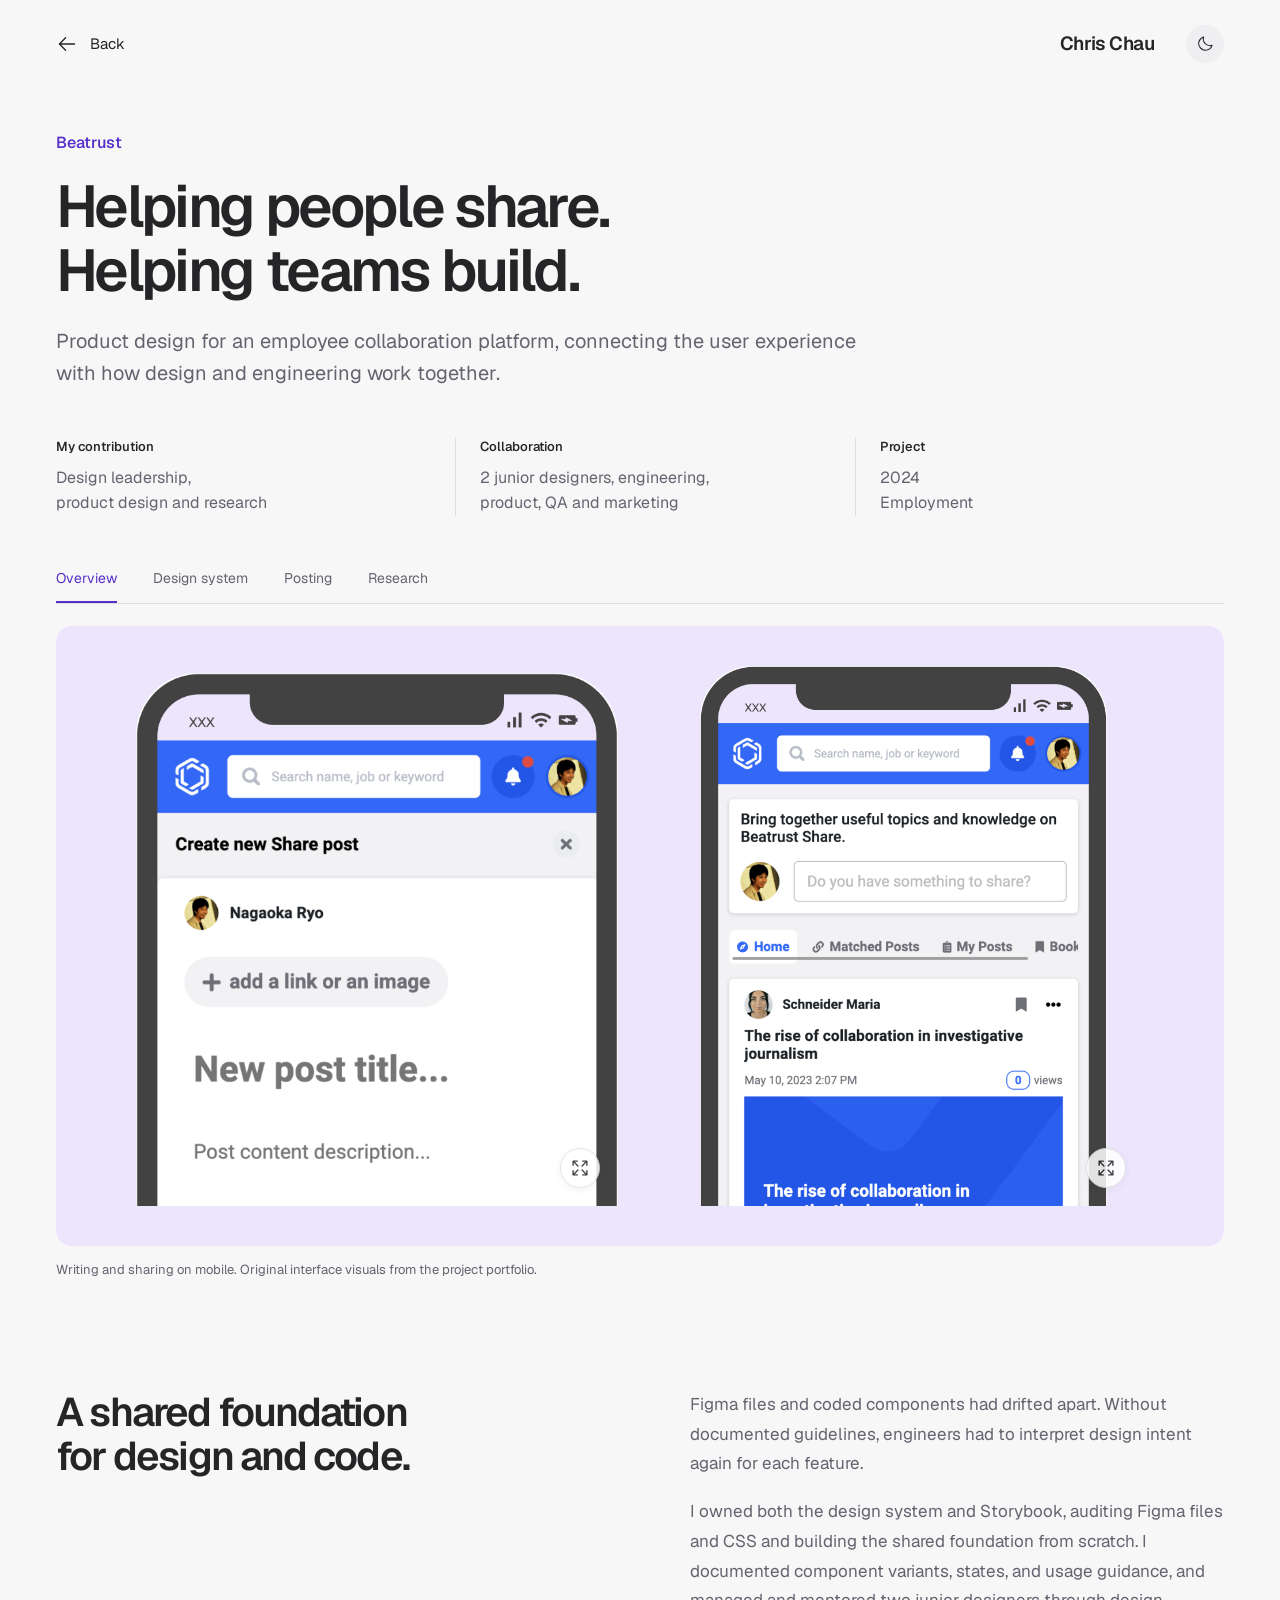
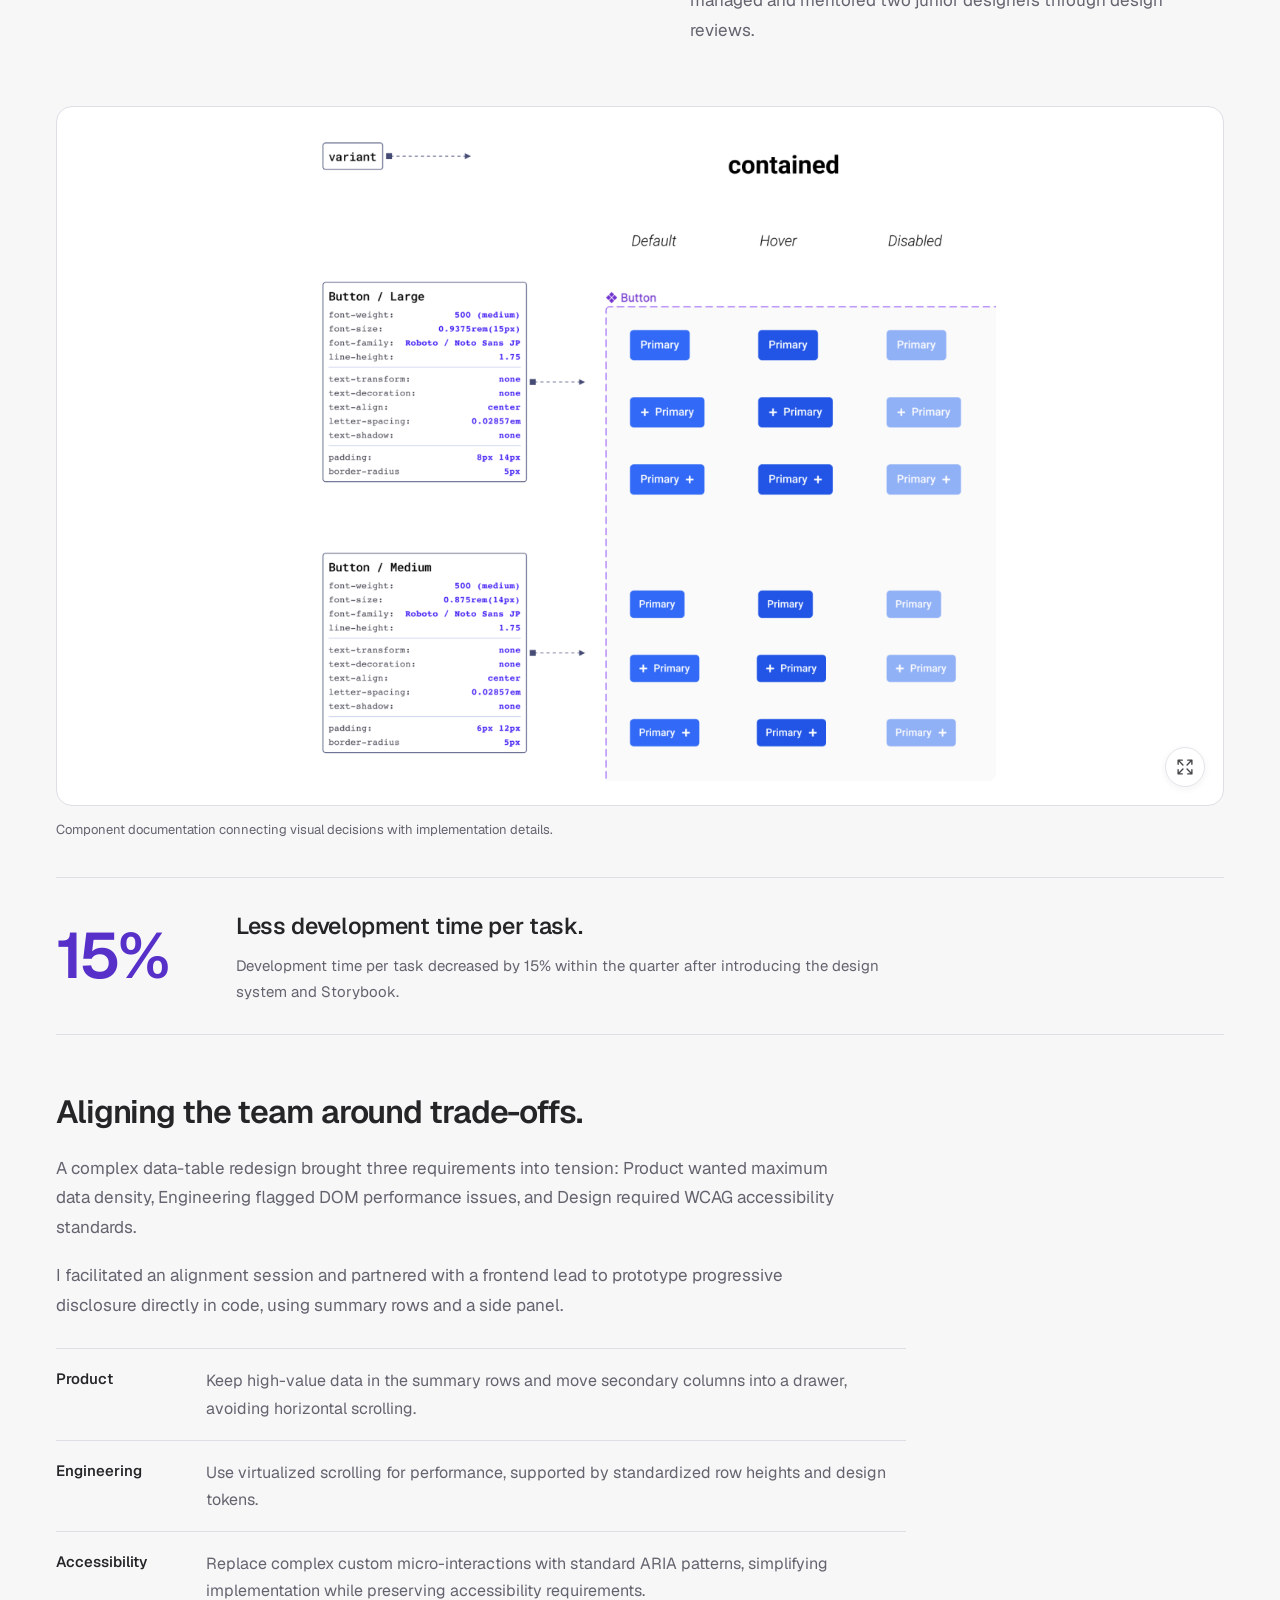
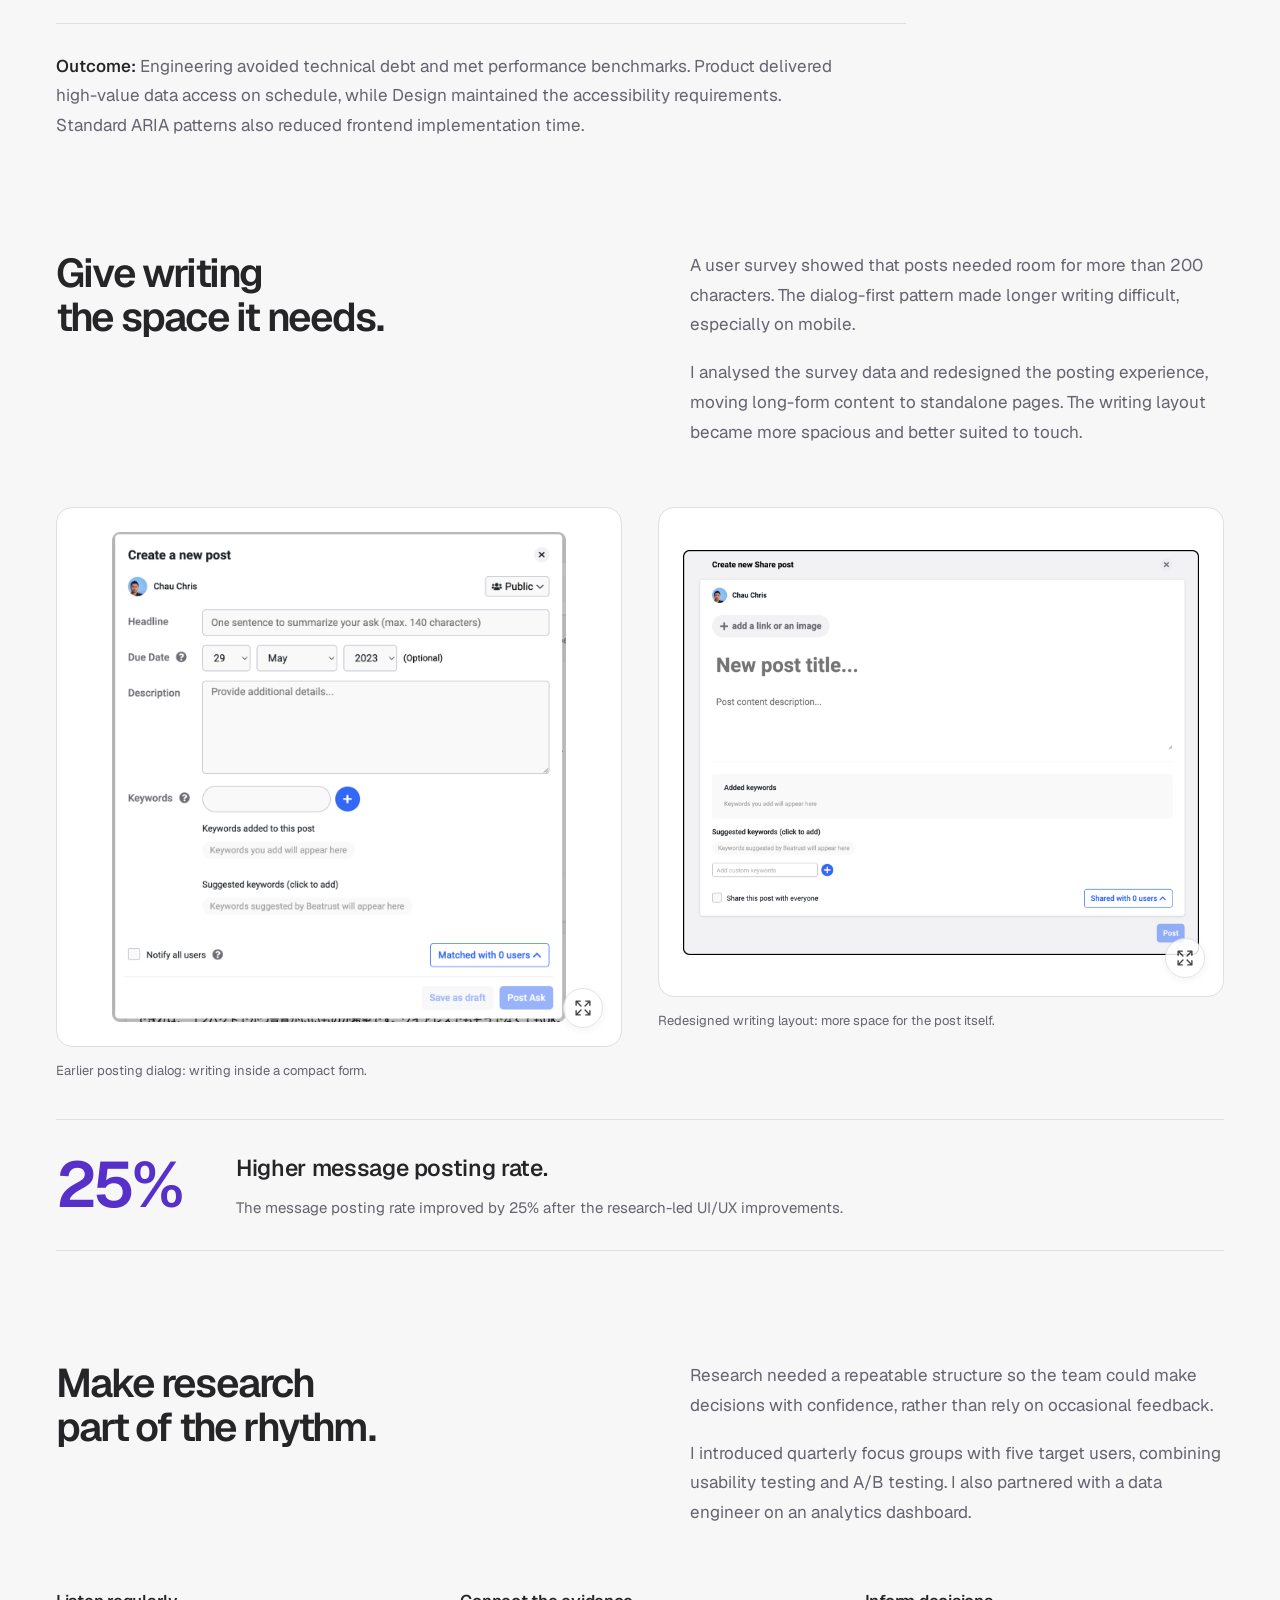
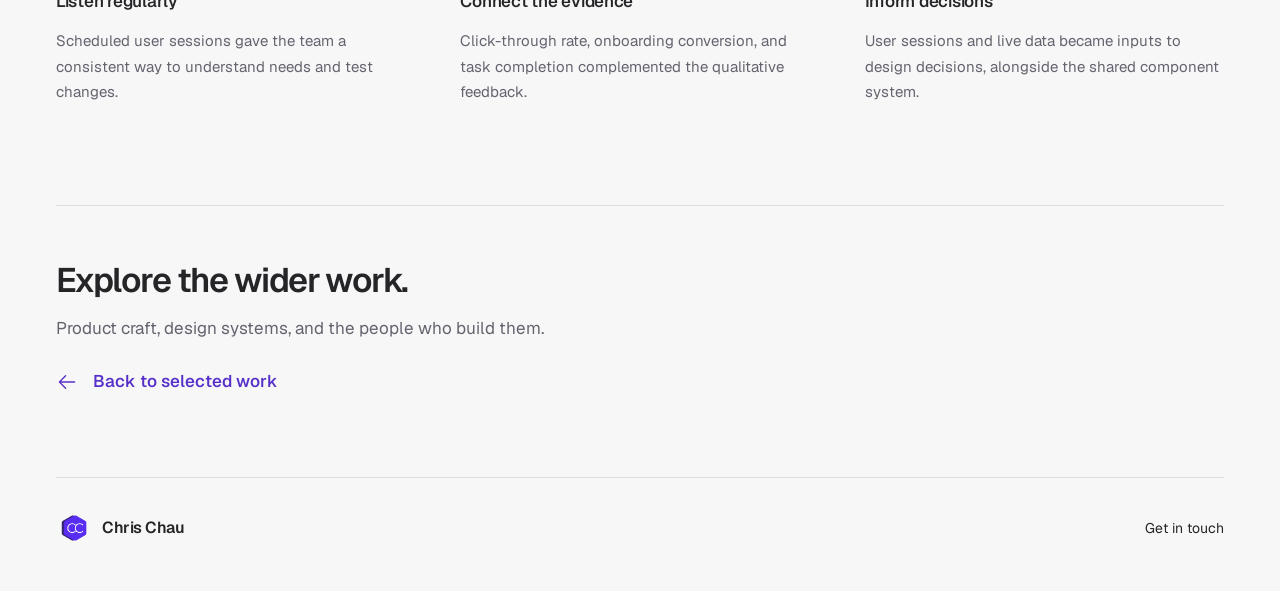
==== beatrust.html @ 0e464c07 "Updated Portfolio" ====
<!doctype html>
<html lang="en" data-page="case">
<head>
  <meta charset="utf-8"><meta name="viewport" content="width=device-width, initial-scale=1">
  <meta name="description" content="Chris Chau's Beatrust product-design case study: a shared design system, a research-led posting redesign, and collaboration across design and engineering.">
  <meta name="color-scheme" content="light dark"><title>Beatrust | Chris Chau</title>
  <link rel="icon" href="assets/profile/chris-mark.png" type="image/png"><link rel="preload" href="assets/fonts/Geist-Variable.woff2" as="font" type="font/woff2" crossorigin><link rel="stylesheet" href="styles.css?v=beatrust-leadership-1"><script src="site.js?v=projects-3" defer></script>
</head>
<body>
  <a class="skip-link" href="#main">Skip to content</a>
  <a class="back-rail" href="index.html#work" aria-label="Back to selected work"><span class="icon icon-arrow-left" aria-hidden="true"></span><span>Back</span></a>
  <header class="case-header shell"><a class="back-link" href="index.html#work"><span class="icon icon-arrow-left" aria-hidden="true"></span>Back</a><div class="header-right"><a class="brand" href="index.html">Chris Chau</a><button class="theme-toggle icon-button" type="button" aria-label="Switch color theme" hidden><span class="icon icon-sun" aria-hidden="true"></span></button></div></header>
  <main id="main">
    <section class="case-hero shell" id="overview" aria-labelledby="case-heading">
      <p class="case-name">Beatrust</p><h1 id="case-heading">Helping people share.<br>Helping teams build.</h1>
      <p class="case-summary">Product design for an employee collaboration platform, connecting the user experience with how design and engineering work together.</p>
      <dl class="case-facts"><div><dt>My contribution</dt><dd>Design leadership,<br> product design and research</dd></div><div><dt>Collaboration</dt><dd>2 junior designers, engineering,<br> product, QA and marketing</dd></div><div><dt>Project</dt><dd>2024<br> Employment</dd></div></dl>
    </section>
    <nav class="chapter-nav shell" aria-label="Case study sections"><a href="#overview" aria-current="location">Overview</a><a href="#design-system">Design system</a><a href="#posting">Posting</a><a href="#research">Research</a></nav>
    <div class="shell"><div class="case-product-pair">
      <figure><button class="image-expander" type="button" data-image="assets/projects/beatrust-mobile-compose.png" data-caption="Beatrust mobile writing layout" aria-label="Expand the Beatrust mobile writing layout"><img src="assets/projects/beatrust-mobile-compose.png" width="707" height="783" fetchpriority="high" alt="Beatrust mobile design with a dedicated writing area, post title, and content"><span class="expand-affordance"><span class="icon icon-arrows-out" aria-hidden="true"></span></span></button></figure>
      <figure><button class="image-expander" type="button" data-image="assets/projects/beatrust-mobile-feed.png" data-caption="Beatrust mobile knowledge-sharing feed" aria-label="Expand the Beatrust mobile feed"><img src="assets/projects/beatrust-mobile-feed.png" width="707" height="938" alt="Beatrust mobile feed with a writing prompt, post filters, and shared knowledge"><span class="expand-affordance"><span class="icon icon-arrows-out" aria-hidden="true"></span></span></button></figure>
    </div><p class="media-caption">Writing and sharing on mobile. Original interface visuals from the project portfolio.</p></div>
    <section class="case-section shell reveal" id="design-system" aria-labelledby="system-heading">
      <div class="case-editorial"><h2 id="system-heading">A shared foundation<br>for design and code.</h2><div><p>Figma files and coded components had drifted apart. Without documented guidelines, engineers had to interpret design intent again for each feature.</p><p>I owned both the design system and Storybook, auditing Figma files and CSS and building the shared foundation from scratch. I documented component variants, states, and usage guidance, and managed and mentored two junior designers through design reviews.</p></div></div>
      <figure class="screen-figure system-figure"><button class="image-expander" type="button" data-image="assets/projects/beatrust-design-system.png" data-caption="Beatrust button specifications and component states" aria-label="Expand the Beatrust design-system specifications"><img src="assets/projects/beatrust-design-system.png" width="964" height="880" loading="lazy" alt="Button specifications showing typography, padding, sizes, icon options, and default, hover, and disabled states"><span class="expand-affordance"><span class="icon icon-arrows-out" aria-hidden="true"></span></span></button><figcaption>Component documentation connecting visual decisions with implementation details.</figcaption></figure>
      <aside class="case-result" aria-label="Design-system outcome"><p class="case-result-value">15%</p><div><h3>Less development time per task.</h3><p>Development time per task decreased by 15% within the quarter after introducing the design system and Storybook.</p></div></aside>
      <article class="alignment-story" id="alignment" aria-labelledby="alignment-heading">
        <h3 id="alignment-heading">Aligning the team around trade-offs.</h3>
        <p>A complex data-table redesign brought three requirements into tension: Product wanted maximum data density, Engineering flagged DOM performance issues, and Design required WCAG accessibility standards.</p>
        <p>I facilitated an alignment session and partnered with a frontend lead to prototype progressive disclosure directly in code, using summary rows and a side panel.</p>
        <dl class="alignment-decisions">
          <div><dt>Product</dt><dd>Keep high-value data in the summary rows and move secondary columns into a drawer, avoiding horizontal scrolling.</dd></div>
          <div><dt>Engineering</dt><dd>Use virtualized scrolling for performance, supported by standardized row heights and design tokens.</dd></div>
          <div><dt>Accessibility</dt><dd>Replace complex custom micro-interactions with standard ARIA patterns, simplifying implementation while preserving accessibility requirements.</dd></div>
        </dl>
        <p class="alignment-impact"><strong>Outcome:</strong> Engineering avoided technical debt and met performance benchmarks. Product delivered high-value data access on schedule, while Design maintained the accessibility requirements. Standard ARIA patterns also reduced frontend implementation time.</p>
      </article>
    </section>
    <section class="case-section shell reveal" id="posting" aria-labelledby="posting-heading">
      <div class="case-editorial"><h2 id="posting-heading">Give writing<br>the space it needs.</h2><div><p>A user survey showed that posts needed room for more than 200 characters. The dialog-first pattern made longer writing difficult, especially on mobile.</p><p>I analysed the survey data and redesigned the posting experience, moving long-form content to standalone pages. The writing layout became more spacious and better suited to touch.</p></div></div>
      <div class="case-comparison">
        <figure class="screen-figure"><button class="image-expander" type="button" data-image="assets/projects/beatrust-posting-before.png" data-caption="Beatrust earlier posting dialog" aria-label="Expand the earlier Beatrust posting dialog"><img src="assets/projects/beatrust-posting-before.png" width="564" height="610" loading="lazy" alt="Earlier Beatrust posting dialog with multiple form fields and a compact description area"><span class="expand-affordance"><span class="icon icon-arrows-out" aria-hidden="true"></span></span></button><figcaption>Earlier posting dialog: writing inside a compact form.</figcaption></figure>
        <figure class="screen-figure"><button class="image-expander" type="button" data-image="assets/projects/beatrust-posting-after.png" data-caption="Beatrust redesigned writing layout" aria-label="Expand the redesigned Beatrust writing layout"><img src="assets/projects/beatrust-posting-after.png" width="800" height="628" loading="lazy" alt="Redesigned Beatrust writing layout with a prominent title, open content area, and supporting controls below"><span class="expand-affordance"><span class="icon icon-arrows-out" aria-hidden="true"></span></span></button><figcaption>Redesigned writing layout: more space for the post itself.</figcaption></figure>
      </div>
      <aside class="case-result" aria-label="Posting redesign outcome"><p class="case-result-value">25%</p><div><h3>Higher message posting rate.</h3><p>The message posting rate improved by 25% after the research-led UI/UX improvements.</p></div></aside>
    </section>
    <section class="case-section shell reveal" id="research" aria-labelledby="research-heading">
      <div class="case-editorial"><h2 id="research-heading">Make research<br>part of the rhythm.</h2><div><p>Research needed a repeatable structure so the team could make decisions with confidence, rather than rely on occasional feedback.</p><p>I introduced quarterly focus groups with five target users, combining usability testing and A/B testing. I also partnered with a data engineer on an analytics dashboard.</p></div></div>
      <div class="process-notes"><div><h3>Listen regularly</h3><p>Scheduled user sessions gave the team a consistent way to understand needs and test changes.</p></div><div><h3>Connect the evidence</h3><p>Click-through rate, onboarding conversion, and task completion complemented the qualitative feedback.</p></div><div><h3>Inform decisions</h3><p>User sessions and live data became inputs to design decisions, alongside the shared component system.</p></div></div>
    </section>
    <section class="case-end shell"><h2>Explore the wider work.</h2><p>Product craft, design systems, and the people who build them.</p><a class="text-link" href="index.html#work"><span class="icon icon-arrow-left" aria-hidden="true"></span>Back to selected work</a></section>
  </main>
  <footer class="site-footer shell"><a class="brand" href="index.html"><img src="assets/profile/chris-mark.png" width="36" height="36" alt=""><span>Chris Chau</span></a><a href="index.html#resume">Get in touch</a></footer>
  <dialog class="image-dialog" aria-labelledby="dialog-caption"><div class="dialog-toolbar"><p id="dialog-caption"></p><button class="dialog-close icon-button" type="button" aria-label="Close expanded image"><span class="icon icon-x" aria-hidden="true"></span></button></div><div class="dialog-image-scroll"><img id="dialog-image" alt=""></div></dialog>
</body>
</html>
---- styles.css ----
@font-face { font-family: Geist; src: url('assets/fonts/Geist-Variable.woff2') format('woff2'); font-style: normal; font-weight: 100 900; font-display: swap; }
/* Layer scale: content 0; chapter navigation 10; back rail 20; dialog top layer. */
:root { color-scheme: light; --bg:#f7f7f8; --ink:#252528; --muted:#64646f; --line:#dedee5; --accent:#5730c9; --stage:#ece5fc; --paper:#fff; --soft:#efeff2; --shadow:0 18px 45px #4c337317; --radius:16px; --ease:cubic-bezier(.22,1,.36,1); }
@media (prefers-color-scheme:dark) { :root:not([data-theme=light]) { color-scheme:dark; --bg:#19191d; --ink:#f1f1f4; --muted:#b0b0bd; --line:#38383f; --accent:#b6a0ff; --stage:#2a243a; --paper:#222227; --soft:#25252c; --shadow:0 18px 45px #0b07172e; } }
:root[data-theme=dark] { color-scheme:dark; --bg:#19191d; --ink:#f1f1f4; --muted:#b0b0bd; --line:#38383f; --accent:#b6a0ff; --stage:#2a243a; --paper:#222227; --soft:#25252c; --shadow:0 18px 45px #0b07172e; }
* { box-sizing:border-box; }
html { scroll-behavior:smooth; scroll-padding-top:95px; }
body { margin:0; background:var(--bg); color:var(--ink); font-family:Geist,'Hiragino Sans',system-ui,sans-serif; font-size:17px; line-height:1.6; -webkit-font-smoothing:antialiased; }
a { color:inherit; text-decoration:none; }
button { font:inherit; color:inherit; cursor:pointer; }
button:active,a:active { transform:translateY(1px); }
a:focus-visible,button:focus-visible { outline:3px solid var(--accent); outline-offset:6px; }
[hidden] { display:none!important; }
img { display:block; max-width:100%; height:auto; }
h1,h2,h3,h4,p { margin:0; }
h1,h2 { font-weight:600; letter-spacing:-.045em; line-height:1.1; }
h1 { font-size:clamp(36px,4.05vw,60px); }
h2 { font-size:clamp(32px,3.6vw,52px); }
h3 { font-size:20px; font-weight:550; letter-spacing:-.015em; }
h4 { font-size:18px; font-weight:550; }
p { color:var(--muted); }
.shell { width:min(1200px,calc(100% - 112px)); margin-inline:auto; }
.sr-only { position:absolute; width:1px; height:1px; padding:0; margin:-1px; overflow:hidden; clip:rect(0,0,0,0); white-space:nowrap; border:0; }
.skip-link { position:fixed; left:16px; top:12px; transform:translateY(-200%); background:var(--paper); padding:12px 18px; z-index:30; }
.skip-link:focus { transform:none; }
.icon { display:inline-block; flex-shrink:0; width:22px; height:22px; background:currentColor; mask:var(--icon) center/contain no-repeat; -webkit-mask:var(--icon) center/contain no-repeat; }
.icon-arrow-right { --icon:url('assets/icons/arrow-right.svg'); }
.icon-arrow-left { --icon:url('assets/icons/arrow-left.svg'); }
.icon-arrow-up-right { --icon:url('assets/icons/arrow-up-right.svg'); }
.icon-arrows-out { --icon:url('assets/icons/arrows-out.svg'); }
.icon-x { --icon:url('assets/icons/x.svg'); }
.icon-sun { --icon:url('assets/icons/sun.svg'); }
.icon-moon { --icon:url('assets/icons/moon.svg'); }
.icon-pen-nib { --icon:url('assets/icons/pen-nib.svg'); }
.icon-code { --icon:url('assets/icons/code.svg'); }
.site-header,.case-header { display:flex; align-items:center; justify-content:space-between; height:96px; }
.brand { display:flex; align-items:center; gap:10px; font-size:19px; font-weight:600; letter-spacing:-.03em; }
.brand img { width:44px; height:44px; object-fit:contain; }
.site-header nav,.header-right { display:flex; align-items:center; gap:32px; }
.site-header nav a { font-size:15px; color:var(--muted); padding-block:12px; }
.site-header nav a:hover { color:var(--accent); }
.icon-button { border:0; background:var(--soft); width:38px; height:38px; border-radius:50%; display:inline-grid; place-items:center; }
.icon-button .icon { width:18px; height:18px; }
.text-link { display:inline-flex; align-items:center; gap:15px; color:var(--accent); font-weight:550; font-size:17px; white-space:nowrap; }
.text-link .icon { transition:transform .25s var(--ease); }
.text-link:hover .icon { transform:translateX(5px); }
.hero { position:relative; display:grid; grid-template-columns:minmax(0,1fr) 310px; gap:56px; align-items:center; min-height:520px; padding-block:24px 70px; }
.hero-copy { position:relative; z-index:1; }
.hero h1 { font-size:clamp(38px,3.9vw,56px); }
.hero-copy p { max-width:550px; margin-top:23px; font-size:18px; line-height:1.65; }
.hero-product { color:var(--accent); }
.hero-team { position:relative; display:inline-block; }
.hero-team::after { content:''; position:absolute; left:0; right:0; bottom:-.08em; height:4px; border-radius:50%; background:var(--accent); transform-origin:left; }
.hero-role { white-space:nowrap; }
.hero-role .icon { color:var(--accent); width:20px; height:20px; vertical-align:-3px; margin-right:6px; }
/* The badge is a code-native physical-card treatment, not an employer credential.
   Badge 20px; inset portrait 12px; standard media/control radii remain unchanged. */
.badge-scene { width:310px; height:425px; display:grid; place-items:center; }
.badge-assembly { position:relative; width:280px; padding-top:65px; transform:rotate(5deg); transform-origin:50% 0; transition:transform .65s var(--ease); }
.badge-assembly:has(.id-badge:hover),.badge-assembly:focus-within { transform:rotate(-2deg) translateY(-4px); }
.badge-ribbon { position:absolute; width:29px; height:50px; left:calc(50% - 14.5px); top:0; border-radius:0 0 4px 4px; background:#5730c9; border-inline:2px solid #ffffff24; box-shadow:inset 0 0 0 1px #2f196328; }
.badge-ribbon::after { content:''; position:absolute; width:19px; height:18px; left:3px; bottom:-10px; border:3px solid #b5b6bf; border-radius:5px; background:var(--bg); }
.badge-clip { position:absolute; width:14px; height:36px; left:calc(50% - 7px); top:44px; z-index:1; border:1px solid #777983; border-radius:4px; background:linear-gradient(90deg,#aaaab2,#eeeeef 40%,#b7b8c0 80%); box-shadow:1px 2px 3px #2925361c; }
.badge-clip::after { content:''; position:absolute; width:22px; height:15px; left:-5px; bottom:-7px; border:3px solid #aaaab2; border-radius:3px 3px 8px 8px; background:transparent; }
.id-badge { display:block; position:relative; padding:25px 13px 15px; border-radius:20px; border:1px solid var(--line); background:var(--paper); box-shadow:0 18px 35px #4c337320,0 3px 8px #4c337309; }
.badge-slot { position:absolute; left:calc(50% - 21px); top:10px; width:42px; height:7px; border-radius:99px; background:var(--bg); box-shadow:inset 0 1px 2px #25252828; }
.badge-photo { height:235px; border-radius:12px; background:var(--stage); display:grid; place-items:center; overflow:hidden; }
.badge-photo .hero-character { width:235px; height:235px; object-fit:contain; }
.badge-info { padding:15px 4px 0; }
.badge-info .badge-name { font-size:24px; font-weight:550; color:var(--ink); letter-spacing:-.035em; line-height:1.25; }
.badge-info .badge-role { font-size:12px; line-height:1.6; margin-top:4px; }
.badge-bottom { display:flex; justify-content:space-between; align-items:center; gap:10px; margin-top:13px; font-size:12px; color:var(--muted); }
.badge-connect { display:inline-flex; align-items:center; gap:5px; color:var(--accent); font-size:13px; font-weight:550; }
.badge-connect .icon { width:16px; height:16px; transition:transform .25s var(--ease); }
.id-badge:hover .badge-connect .icon,.id-badge:focus-visible .badge-connect .icon { transform:translate(2px,-2px); }
.work-section { padding-top:35px; }
.section-label { font-size:12px; font-weight:600; line-height:1.6; text-transform:uppercase; letter-spacing:.12em; color:var(--muted); margin-bottom:18px; }
/* One folder per project. The three-column gallery stays ready for approved projects;
   no duplicate or fictional work is used to fill it. Fan-out reveals breadth. */
.project-gallery { display:grid; grid-template-columns:repeat(3,minmax(0,1fr)); gap:70px; margin-top:78px; }
.project-card { position:relative; min-width:0; --fan:0; }
.project-folder { position:relative; height:325px; isolation:isolate; }
.project-peek { position:absolute; inset:0 0 95px; width:100%; border:0; padding:0; background:transparent; border-radius:var(--radius); }
.project-screens { position:absolute; inset:0; display:block; pointer-events:none; }
.project-screen { position:absolute; width:calc(100% - 18px); left:9px; top:78px; height:185px; object-fit:cover; object-position:top left; border-radius:8px; border:1px solid var(--line); box-shadow:var(--shadow); transition:transform .65s var(--ease); }
.screen-left { transform:translate(-4px,2px) rotate(-6deg); }
.screen-right { transform:translate(5px,-4px) rotate(5deg); }
.screen-front { transform:translateY(7px); }
.project-cover { position:absolute; inset:174px 0 0; display:block; z-index:1; background:var(--bg); border-radius:0 18px 18px 18px; padding:21px 25px; transform-origin:50% 90%; transition:transform .65s var(--ease),box-shadow .35s; }
.project-cover::before { content:''; position:absolute; width:48%; height:24px; left:0; top:-23px; background:inherit; border-radius:24px 28px 0 0; }
.project-cover::after { content:''; position:absolute; width:24px; height:24px; left:48%; top:-24px; background:radial-gradient(circle at 100% 0,transparent 24px,var(--bg) 24.5px); }
.project-kind,.project-stage-label { display:block; font-size:13px; line-height:1.6; }
.project-stage-label { color:var(--muted); }
.project-cover h3 { display:flex; align-items:center; justify-content:space-between; margin-top:29px; font-size:28px; line-height:1.15; font-weight:550; letter-spacing:-.04em; }
.project-cover h3 .icon { width:20px; height:20px; opacity:0; transition:opacity .3s,transform .3s var(--ease); }
.project-card-details { padding:38px 25px 0; opacity:0; visibility:hidden; transform:translateY(8px); transition:opacity .35s,transform .45s var(--ease); }
.project-card-details p { font-size:14px; line-height:1.5; max-width:280px; }
.project-card-details .project-role { margin-top:10px; font-size:13px; }
.project-role strong { color:var(--ink); font-weight:500; margin-left:9px; }
.project-card-details .text-link { font-size:13px; margin-top:16px; gap:10px; }
.project-card-details .icon { width:17px; height:17px; }
.project-card:is([data-expanded=true],:has(:focus-visible)) { --fan:1; }
@media (min-width:768px) and (hover:hover) and (pointer:fine) { .project-card:hover { --fan:1; } }
.screen-left { transform:translate(calc(-4px - var(--fan)*24px),calc(2px - var(--fan)*56px)) rotate(calc(-6deg - var(--fan)*9deg)); }
.screen-right { transform:translate(calc(5px + var(--fan)*23px),calc(-4px - var(--fan)*95px)) rotate(calc(5deg + var(--fan)*5deg)); }
.screen-front { transform:translateY(calc(7px - var(--fan)*50px)) rotate(calc(var(--fan)*-2deg)); }
.project-cover { transform:translateY(calc(var(--fan)*12px)) rotate(calc(var(--fan)*-5deg)); box-shadow:0 calc(var(--fan)*20px) calc(var(--fan)*38px) #4c337317; }
.project-card:is([data-expanded=true],:has(:focus-visible)) .project-card-details { opacity:1; visibility:visible; transform:none; }
.project-card:is([data-expanded=true],:has(:focus-visible)) .project-cover h3 .icon { opacity:1; transform:translate(2px,-2px); }
@media (min-width:768px) and (hover:hover) and (pointer:fine) {
  .project-card:hover .project-card-details { opacity:1; visibility:visible; transform:none; }
  .project-card:hover .project-cover h3 .icon { opacity:1; transform:translate(2px,-2px); }
}
.about-section { display:grid; grid-template-columns:1.05fr 1fr; gap:110px; padding-top:145px; }
.about-copy h2 { margin-bottom:27px; }
.about-copy p:not(.section-label) { margin-bottom:23px; max-width:490px; line-height:1.75; }
.experience { padding-top:0; }
.career-list { list-style:none; padding:0; margin:0; display:grid; gap:26px; }
.career-list li { display:grid; grid-template-columns:115px 1fr; gap:14px; }
.career-year { font-size:12px; color:var(--muted); padding-top:4px; white-space:nowrap; }
.career-list a { color:var(--accent); }
.career-list p { font-size:14px; margin-top:4px; }
.outcome { display:flex; gap:22px; align-items:center; border-top:1px solid var(--line); margin-top:35px; padding-top:25px; }
.outcome-value { font-size:59px; letter-spacing:-.07em; line-height:1.1; font-weight:600; color:var(--accent); }
.outcome p:last-child { font-size:14px; line-height:1.6; }
.outcome strong { font-size:18px; color:var(--ink); font-weight:550; }
.resume-section { display:grid; grid-template-columns:minmax(0,1.35fr) minmax(0,.75fr); gap:110px; padding-top:250px; padding-bottom:100px; }
.resume-section h2 { font-size:40px; margin-bottom:27px; }
.letter-body { max-width:620px; }
.letter-body p { font-size:17px; line-height:1.8; }
.letter-body p+p { margin-top:23px; }
.resume-contact { align-self:start; padding-top:38px; }
.resume-contact h3 { font-size:24px; font-weight:550; letter-spacing:-.025em; margin-bottom:17px; }
.resume-contact>p { font-size:15px; line-height:1.75; max-width:330px; }
.contact-methods { display:grid; margin-top:27px; }
.contact-methods a { display:flex; justify-content:space-between; align-items:center; gap:18px; border-bottom:1px solid var(--line); padding-block:18px; font-size:16px; font-weight:500; }
.contact-methods a:first-child { padding-top:0; }
.contact-methods strong { font-weight:500; }
.contact-detail { display:block; margin-top:4px; font-size:13px; font-weight:400; color:var(--muted); overflow-wrap:anywhere; }
.contact-methods .icon { width:20px; height:20px; transition:transform .25s var(--ease); }
.contact-methods a:hover { color:var(--accent); }
.contact-methods a:hover .icon { transform:translate(3px,-3px); }
.site-footer { display:flex; align-items:center; justify-content:space-between; gap:30px; border-top:1px solid var(--line); padding-block:32px 45px; font-size:14px; }
.site-footer .brand { font-size:16px; }
.site-footer .brand img { width:36px; height:36px; }
.site-footer>div { display:flex; gap:30px; align-items:center; }
.site-footer a:not(.brand) { display:inline-flex; align-items:center; gap:6px; }
.site-footer a:hover { color:var(--accent); }
.site-footer .icon { width:16px; height:16px; }
/* Case-study reading surface. Native links also work without JavaScript. */
.case-header { height:88px; }
.back-link { display:inline-flex; align-items:center; gap:12px; font-size:15px; }
.back-link:hover { color:var(--accent); }
.case-hero { padding-top:42px; padding-bottom:30px; }
.case-name { font-size:16px; font-weight:550; color:var(--accent); margin-bottom:18px; }
.case-hero h1 { font-size:clamp(38px,4.6vw,66px); max-width:960px; }
.case-summary { font-size:20px; margin-top:22px; max-width:840px; }
.case-facts { display:grid; grid-template-columns:1fr 1fr 1fr; gap:30px; margin-block:48px 5px; }
.case-facts>div { border-left:1px solid var(--line); padding-left:24px; }
.case-facts>div:first-child { border:0; padding-left:0; }
.case-facts dt { font-size:13px; font-weight:550; margin-bottom:7px; }
.case-facts dd { margin:0; color:var(--muted); font-size:16px; }
.chapter-nav { position:sticky; top:0; z-index:10; background:var(--bg); display:flex; gap:36px; padding-block:16px 0; margin-bottom:22px; border-bottom:1px solid var(--line); }
.chapter-nav a { font-size:14px; color:var(--muted); padding-bottom:12px; border-bottom:2px solid transparent; white-space:nowrap; }
.chapter-nav a[aria-current=location],.chapter-nav a:hover { color:var(--accent); border-color:var(--accent); }
.case-cover { margin:0; }
.image-expander { position:relative; display:block; border:0; padding:0; background:transparent; text-align:left; width:100%; border-radius:8px; overflow:hidden; line-height:0; }
.case-cover .image-expander { background:var(--stage); padding:36px; border-radius:var(--radius); }
.case-cover img { width:100%; max-height:740px; object-fit:cover; object-position:top; border-radius:7px; box-shadow:var(--shadow); }
.case-product-pair { display:grid; grid-template-columns:1fr 1fr; align-items:end; gap:44px; background:var(--stage); border-radius:var(--radius); padding:40px 80px; }
.case-product-pair figure { margin:0; min-width:0; }
.case-product-pair .image-expander { display:grid; justify-items:center; border-radius:0; }
.case-product-pair img { width:auto; max-height:540px; object-fit:contain; }
.media-caption { font-size:13px; line-height:1.5; margin-top:14px; }
.case-comparison { display:grid; grid-template-columns:1fr 1fr; gap:36px; align-items:start; }
.case-comparison .image-expander { display:grid; place-items:center; min-height:490px; }
.case-comparison img { width:auto; max-height:490px; object-fit:contain; }
.system-figure .image-expander { background:#fff; display:grid; place-items:center; }
.screen-figure.system-figure img { width:auto; max-height:650px; object-fit:contain; }
.case-result { display:grid; grid-template-columns:150px minmax(0,1fr); gap:30px; align-items:center; margin-top:38px; padding-block:30px; border-block:1px solid var(--line); }
.case-result-value { font-size:64px; font-weight:600; line-height:1.1; letter-spacing:-.055em; color:var(--accent); }
.case-result h3 { font-size:23px; margin-bottom:8px; }
.case-result div p { font-size:15px; max-width:660px; line-height:1.7; }
.alignment-story { max-width:850px; margin-top:58px; scroll-margin-top:80px; }
.alignment-story h3 { font-size:32px; font-weight:600; letter-spacing:-.035em; line-height:1.2; margin-bottom:22px; }
.alignment-story>p { font-size:17px; line-height:1.75; max-width:780px; margin-bottom:18px; }
.alignment-decisions { margin:28px 0; border-top:1px solid var(--line); }
.alignment-decisions>div { display:grid; grid-template-columns:125px minmax(0,1fr); gap:25px; padding-block:18px; border-bottom:1px solid var(--line); }
.alignment-decisions dt { font-size:15px; font-weight:550; }
.alignment-decisions dd { margin:0; font-size:16px; line-height:1.7; color:var(--muted); }
.alignment-impact strong { color:var(--ink); font-weight:550; }
.alignment-story>p:last-child { margin-bottom:0; }
figcaption { font-size:13px; color:var(--muted); line-height:1.5; margin-top:14px; }
.expand-affordance { position:absolute; bottom:18px; right:18px; display:grid; place-items:center; width:40px; height:40px; border:1px solid #dedee5; border-radius:50%; background:#fff; color:#252528; box-shadow:0 2px 10px #3331; opacity:.85; transition:opacity .2s,transform .2s; }
.image-expander:hover .expand-affordance { opacity:1; transform:scale(1.06); }
.case-section { padding-top:110px; scroll-margin-top:80px; }
.case-editorial { display:grid; grid-template-columns:1fr 1fr; gap:100px; align-items:start; margin-bottom:42px; }
.case-editorial h2 { font-size:40px; max-width:490px; }
.case-editorial p { font-size:17px; line-height:1.75; margin-bottom:18px; }
.process-notes { display:grid; grid-template-columns:1fr 1fr 1fr; gap:45px; margin-bottom:68px; }
.process-notes h3 { font-size:17px; margin-bottom:13px; }
.process-notes p { font-size:15px; line-height:1.7; }
.image-heading { font-size:32px; font-weight:600; letter-spacing:-.035em; margin-bottom:28px; }
.screen-figure { margin:0; }
.screen-figure .image-expander { border:1px solid var(--line); background:var(--paper); padding:24px; border-radius:var(--radius); }
.screen-figure img { width:100%; border-radius:4px; }
.wireframe-figure img { max-height:660px; object-fit:cover; object-position:top; }
.document-figure img { aspect-ratio:1440/570; object-fit:cover; object-position:top; }
.foundations-layout { display:grid; grid-template-columns:1fr 1fr; gap:64px; align-items:center; }
.logo-stage { display:grid; place-items:center; background:#fff; border-radius:var(--radius); padding:60px 30px; min-height:220px; border:1px solid var(--line); }
.logo-stage img { width:340px; max-width:100%; }
.foundation-copy h3 { margin-bottom:17px; }
.foundation-copy p { font-size:16px; margin-bottom:20px; }
.foundation-copy p:last-child { margin-bottom:0; }
.visual-style-work { border-top:1px solid var(--line); margin-top:72px; padding-top:55px; }
.visual-style-intro { max-width:760px; margin-bottom:32px; }
.visual-style-intro h3 { font-size:32px; font-weight:600; letter-spacing:-.035em; line-height:1.2; margin-bottom:20px; }
.visual-style-intro p { font-size:17px; line-height:1.75; }
.foundation-decisions { display:grid; grid-template-columns:repeat(3,minmax(0,1fr)); gap:32px; margin:0 0 35px; }
.foundation-decisions dt { font-size:13px; font-weight:550; margin-bottom:7px; }
.foundation-decisions dd { margin:0; font-size:15px; line-height:1.6; color:var(--muted); }
.typography-figure .image-expander { background:#fff; }
.palette-heading { margin-top:46px; margin-bottom:25px; }
.palette-heading h4 { font-size:22px; letter-spacing:-.02em; margin-bottom:10px; }
.palette-heading p { font-size:15px; }
.palette-directions { display:grid; grid-template-columns:repeat(3,minmax(0,1fr)); gap:35px; }
.palette-direction { min-width:0; }
.palette-swatches { display:flex; height:65px; overflow:hidden; border-radius:8px; border:1px solid var(--line); margin-bottom:18px; }
.palette-swatches span { flex:1; background:var(--swatch); }
.palette-direction h5 { margin:0 0 9px; font-size:16px; line-height:1.4; font-weight:550; letter-spacing:-.015em; }
.palette-direction>p { font-size:14px; line-height:1.65; }
.palette-values { display:grid; gap:7px; margin:18px 0 0; }
.palette-values>div { display:flex; justify-content:space-between; gap:12px; font-size:12px; }
.palette-values dt { color:var(--muted); }
.palette-values dd { margin:0; font-variant-numeric:tabular-nums; }
.quiet { font-size:14px!important; }
.case-end { margin-top:100px; padding-block:56px 76px; border-top:1px solid var(--line); }
.case-end h2 { font-size:34px; margin-bottom:16px; }
.case-end p { margin-bottom:26px; font-size:17px; }
.back-rail { position:fixed; inset:0 auto 0 0; width:38px; z-index:20; display:flex; align-items:center; justify-content:center; flex-direction:column; gap:10px; color:var(--accent); background:transparent; transition:background .25s; cursor:w-resize; }
.back-rail .icon { width:19px; height:19px; opacity:0; transform:translateX(8px); transition:opacity .25s,transform .25s; }
.back-rail>span:last-child { font-size:10px; opacity:0; }
.back-rail:hover,.back-rail:focus-visible { background:var(--stage); }
.back-rail:hover .icon,.back-rail:hover>span:last-child,.back-rail:focus-visible .icon,.back-rail:focus-visible>span:last-child { opacity:1; transform:none; }
.image-dialog { width:min(96vw,1540px); max-width:none; height:min(94dvh,1300px); max-height:94dvh; border:1px solid var(--line); padding:0; border-radius:var(--radius); background:var(--bg); color:var(--ink); }
.image-dialog::backdrop { background:#16141de0; backdrop-filter:blur(5px); }
.dialog-toolbar { display:flex; align-items:center; justify-content:space-between; gap:18px; padding:16px 24px; border-bottom:1px solid var(--line); height:74px; }
.dialog-toolbar p { font-size:15px; }
.dialog-image-scroll { height:calc(100% - 74px); overflow:auto; padding:24px; }
.dialog-image-scroll img { width:100%; height:auto; border-radius:6px; }
.image-dialog[open] { display:flex; flex-direction:column; }
@media (min-width:768px) and (prefers-reduced-motion:no-preference) {
  .hero-copy { animation:enter .8s var(--ease) both; }
  .badge-assembly { animation:badge-arrive 1.15s var(--ease) backwards; }
  .hero-team::after { animation:underline-reveal .7s .4s var(--ease) both; }
  .js .reveal { opacity:0; transform:translateY(22px); transition:opacity .75s var(--ease),transform .75s var(--ease); }
  .js .reveal.is-visible { opacity:1; transform:none; }
}
@keyframes enter { from { opacity:0; transform:translateY(18px); } to { opacity:1; transform:none; } }
@keyframes badge-arrive { 0% { opacity:0; transform:translateY(-15px) rotate(-8deg); } 65% { opacity:1; transform:rotate(7deg); } 100% { opacity:1; transform:rotate(5deg); } }
@keyframes underline-reveal { from { transform:scaleX(0); } to { transform:scaleX(1); } }
@view-transition { navigation:auto; }
::view-transition-old(root) { animation:leave .5s var(--ease) both; }
::view-transition-new(root) { animation:slide-in .5s var(--ease) both; }
html[data-page=home]::view-transition-new(root) { animation:return-home .5s var(--ease) both; }
@keyframes leave { to { opacity:0; transform:translateX(-4%); } }
@keyframes slide-in { from { transform:translateX(100%); } to { transform:none; } }
@keyframes return-home { from { opacity:0; transform:translateX(-4%); } to { opacity:1; transform:none; } }
@media (max-width:1100px) {
  .resume-section { gap:60px; }
  .shell { width:calc(100% - 80px); } .hero { grid-template-columns:minmax(0,1fr) 250px; gap:30px; min-height:475px; } .hero h1 { font-size:clamp(30px,3.8vw,42px); } .hero-copy p { font-size:17px; } .badge-scene { width:250px; height:390px; } .badge-assembly { width:240px; padding-top:60px; } .badge-photo { height:200px; } .badge-photo .hero-character { width:200px; height:200px; } .badge-info .badge-name { font-size:22px; } .badge-info .badge-role { font-size:11px; } .badge-bottom { font-size:11px; } .about-section,.case-editorial { gap:60px; } .back-rail { width:26px; } .case-editorial h2 { font-size:34px; } .project-gallery { grid-template-columns:repeat(2,minmax(0,1fr)); gap:60px; } .project-card { max-width:350px; }
}
@media (max-width:767px) {
  .alignment-story { margin-top:40px; } .alignment-story h3 { font-size:27px; margin-bottom:20px; } .alignment-story>p { font-size:16px; } .alignment-decisions { margin-block:24px; } .alignment-decisions>div { grid-template-columns:1fr; gap:7px; padding-block:17px; } .alignment-decisions dd { font-size:15px; }
  .visual-style-work { margin-top:45px; padding-top:38px; } .visual-style-intro h3 { font-size:27px; } .visual-style-intro p { font-size:16px; } .foundation-decisions { grid-template-columns:1fr; gap:19px; margin-bottom:26px; } .foundation-decisions dd { font-size:14px; } .palette-heading { margin-top:35px; } .palette-heading h4 { font-size:20px; } .palette-directions { grid-template-columns:1fr; gap:32px; } .palette-swatches { height:54px; }
  body { font-size:16px; } .shell { width:calc(100% - 40px); } .site-header,.case-header { height:80px; } .brand { font-size:17px; gap:6px; } .brand img { width:34px; height:34px; } .site-header nav { gap:18px; } .site-header nav a { font-size:13px; } .site-header nav .theme-toggle { display:none!important; }
  .hero { display:flex; flex-direction:column; align-items:stretch; min-height:0; padding-block:24px 42px; gap:20px; } .hero h1 { font-size:clamp(29px,5.25vw,40px); line-height:1.15; } .hero-copy p { margin-top:20px; font-size:16px; max-width:430px; } .hero-role .icon { width:17px; height:17px; vertical-align:-2px; margin-right:4px; } .hero-team::after { height:3px; } .badge-scene { align-self:center; width:250px; height:355px; } .badge-assembly { width:230px; padding-top:50px; transform:rotate(4deg); } .badge-ribbon { height:36px; } .badge-clip { top:30px; height:35px; } .badge-photo { height:180px; } .badge-photo .hero-character { width:180px; height:180px; } .badge-info .badge-name { font-size:21px; } .badge-info .badge-role { font-size:11px; } .badge-bottom { margin-top:10px; } .badge-connect { font-size:12px; }
  .work-section { padding-top:12px; } .section-label { font-size:11px; margin-bottom:14px; } .project-gallery { grid-template-columns:1fr; gap:45px; margin-top:30px; } .project-card { width:100%; max-width:350px; margin-inline:auto; } .project-folder { height:315px; } .project-screen { width:calc(100% - 34px); left:17px; height:175px; top:74px; } .project-cover { inset:164px 9px 0; padding-inline:23px; } .project-card-details { opacity:1; visibility:visible; transform:none; padding:20px 32px 0; } .project-cover h3 .icon { opacity:1; } .project-peek::after { content:'Tap to preview'; position:absolute; left:26px; top:18px; color:var(--muted); font-size:12px; } .project-card[data-expanded=true] .project-peek::after { content:'Tap to close'; }
  .project-card .screen-left { transform:translate(calc(-4px - var(--fan)*12px),calc(2px - var(--fan)*30px)) rotate(calc(-6deg - var(--fan)*5deg)); } .project-card .screen-right { transform:translate(calc(5px + var(--fan)*12px),calc(-4px - var(--fan)*43px)) rotate(calc(5deg + var(--fan)*3deg)); } .project-card .screen-front { transform:translateY(calc(7px - var(--fan)*24px)) rotate(calc(var(--fan)*-2deg)); } .project-card[data-expanded=true] .project-peek::after { opacity:0; } .project-card-details { padding-top:35px; }
  .about-section { grid-template-columns:1fr; gap:48px; padding-top:80px; } .about-copy h2 { font-size:36px; } .about-copy p:not(.section-label) { font-size:16px; } .career-list { gap:22px; } .career-list li { grid-template-columns:100px 1fr; gap:12px; } .career-year { font-size:11px; } .career-list h4 { font-size:16px; } .career-list p { font-size:13px; } .outcome { margin-top:30px; } .outcome-value { font-size:54px; }
  .resume-section { grid-template-columns:1fr; gap:42px; padding-block:75px 65px; } .resume-section h2 { font-size:32px; margin-bottom:23px; } .letter-body p { font-size:16px; line-height:1.75; } .letter-body p+p { margin-top:20px; } .resume-contact { padding-top:0; } .resume-contact h3 { font-size:22px; } .resume-contact>p { max-width:430px; } .contact-methods { margin-top:22px; } .site-footer { flex-direction:column; align-items:flex-start; gap:24px; padding-block:30px; } .site-footer>div { gap:20px; flex-wrap:wrap; } .site-footer a:not(.brand) { font-size:13px; }
  .header-right { gap:17px; } .case-header .brand { font-size:15px; } .case-header .icon-button { width:32px; height:32px; } .back-link { font-size:13px; gap:8px; } .case-hero { padding-top:25px; padding-bottom:14px; } .case-name { font-size:14px; margin-bottom:14px; } .case-hero h1 { font-size:clamp(32px,7.4vw,48px); line-height:1.13; } .case-summary { font-size:17px; margin-top:19px; } .case-facts { grid-template-columns:1fr; gap:19px; margin-top:30px; } .case-facts>div { border:0; padding:0; } .case-facts dt { font-size:12px; margin-bottom:3px; } .case-facts dd { font-size:14px; } .case-facts dd br { display:none; }
  .chapter-nav { gap:25px; overflow-x:auto; padding-top:12px; margin-bottom:20px; scrollbar-width:none; } .chapter-nav::-webkit-scrollbar { display:none; } .chapter-nav a { font-size:12px; padding-bottom:12px; } .case-cover .image-expander { padding:12px; border-radius:12px; } .case-cover img { max-height:none; aspect-ratio:1440/1050; object-fit:cover; object-position:top; box-shadow:none; } figcaption { font-size:12px; margin-top:12px; } .expand-affordance { width:30px; height:30px; right:10px; bottom:10px; } .expand-affordance .icon { width:16px; height:16px; }
  .case-section { padding-top:72px; } .case-editorial { grid-template-columns:1fr; gap:22px; margin-bottom:26px; } .case-editorial h2 { font-size:31px; } .case-editorial p { font-size:16px; line-height:1.75; } .process-notes { grid-template-columns:1fr; gap:24px; margin-bottom:42px; } .process-notes h3 { font-size:16px; margin-bottom:7px; } .process-notes p { font-size:15px; } .image-heading { font-size:27px; margin-bottom:23px; } .screen-figure .image-expander { padding:10px; border-radius:12px; } .wireframe-figure img { max-height:none; object-fit:contain; } .document-figure img { aspect-ratio:1440/750; }
  .foundations-layout { grid-template-columns:1fr; gap:30px; } .logo-stage { padding:35px 25px; min-height:160px; } .logo-stage img { width:260px; } .foundation-copy p { font-size:15px; } .case-end { margin-top:70px; padding-block:36px 58px; } .case-end h2 { font-size:28px; } .case-end p { font-size:15px; } .back-rail { display:none; } .image-dialog { width:96vw; height:90dvh; border-radius:12px; } .dialog-toolbar { padding:12px; height:65px; } .dialog-toolbar p { font-size:13px; } .dialog-image-scroll { padding:10px; height:calc(100% - 65px); } .dialog-image-scroll img { max-width:none; width:max(100%,900px); }
  .case-product-pair { padding:22px 16px; gap:18px; } .case-product-pair img { max-height:310px; } .case-product-pair .expand-affordance { width:30px; height:30px; right:3px; bottom:8px; } .case-product-pair .expand-affordance .icon { width:16px; height:16px; }
  .case-comparison { grid-template-columns:1fr; gap:28px; } .case-comparison .image-expander { min-height:0; } .case-comparison img { width:100%; max-height:none; } .case-result { grid-template-columns:1fr; gap:14px; margin-top:28px; padding-block:24px; } .case-result-value { font-size:52px; } .case-result h3 { font-size:21px; } .case-result div p { font-size:14px; }
}
@media (prefers-reduced-motion:reduce) { html { scroll-behavior:auto; } *,*::before,*::after { animation:none!important; transition:none!important; } .js .reveal { opacity:1; transform:none; } ::view-transition-old(root),::view-transition-new(root) { animation:none!important; } .badge-assembly,.badge-assembly:has(.id-badge:hover),.badge-assembly:focus-within { transform:none; } }
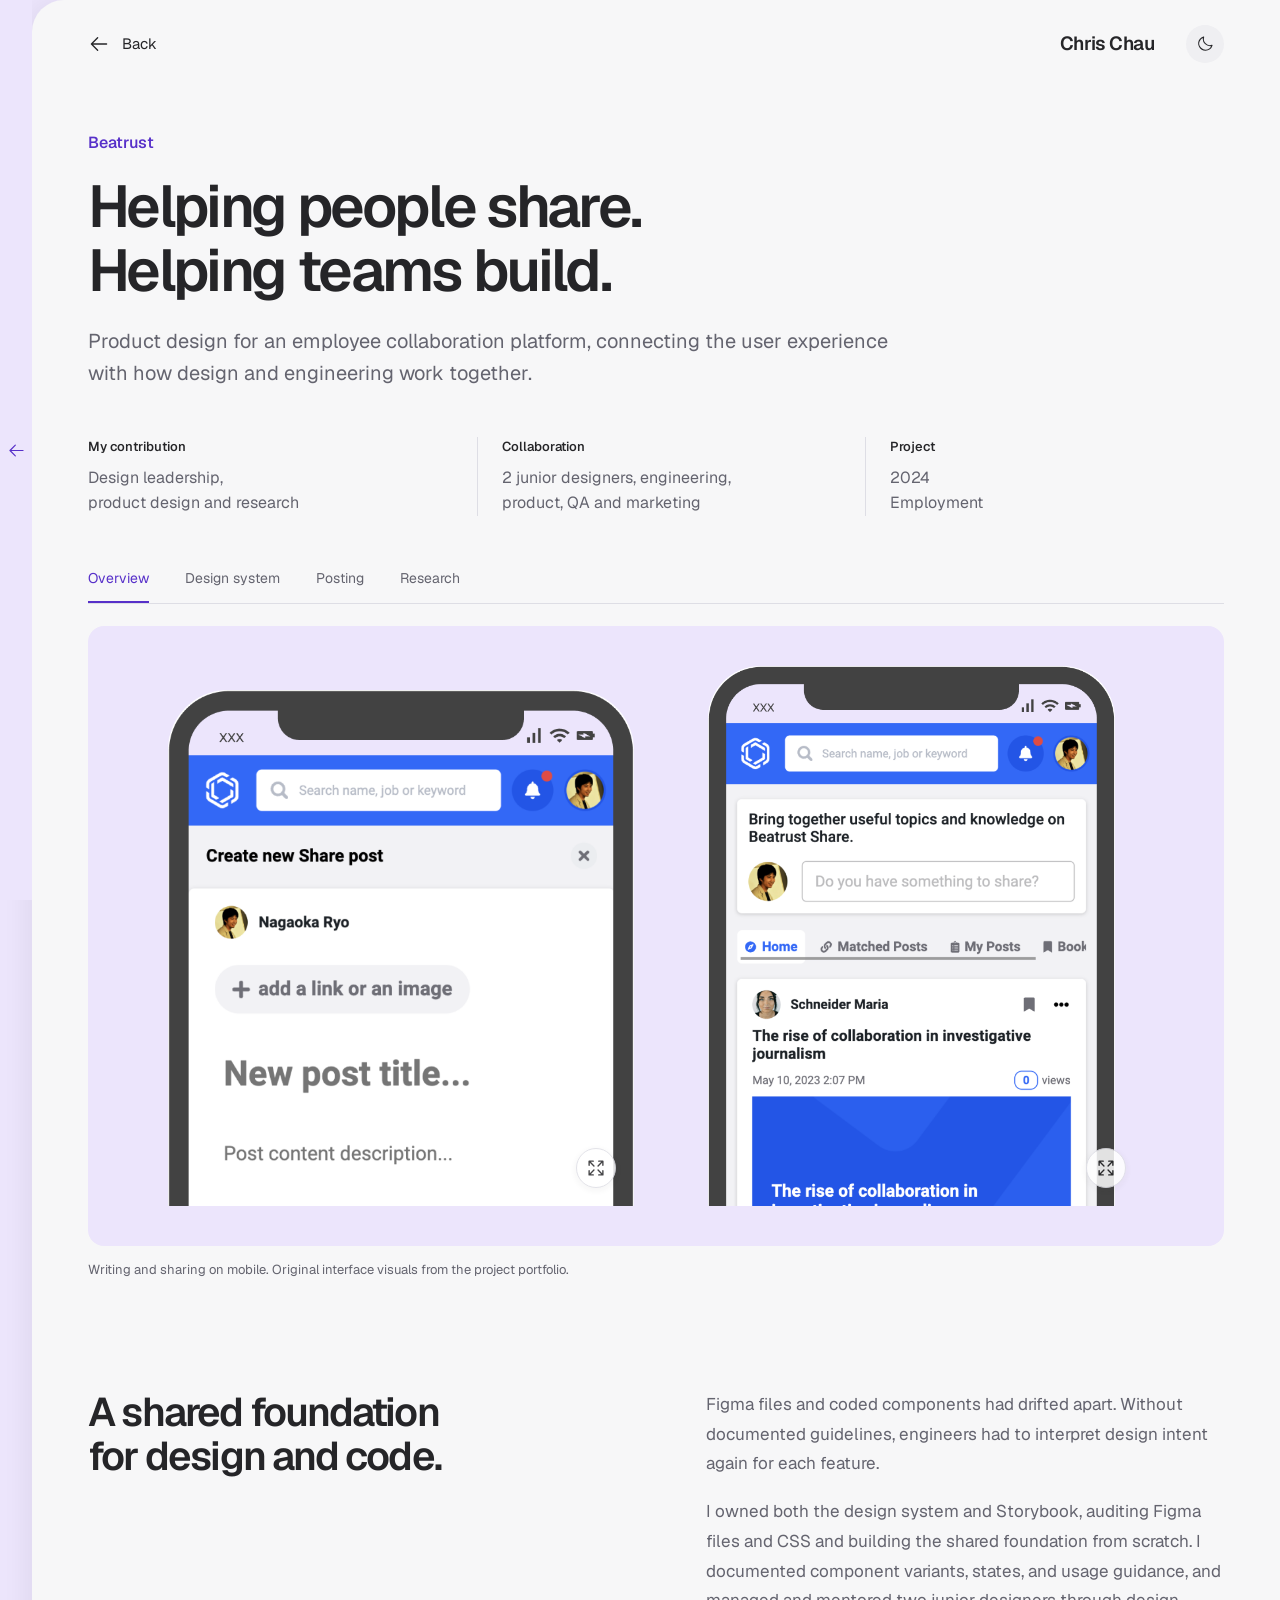
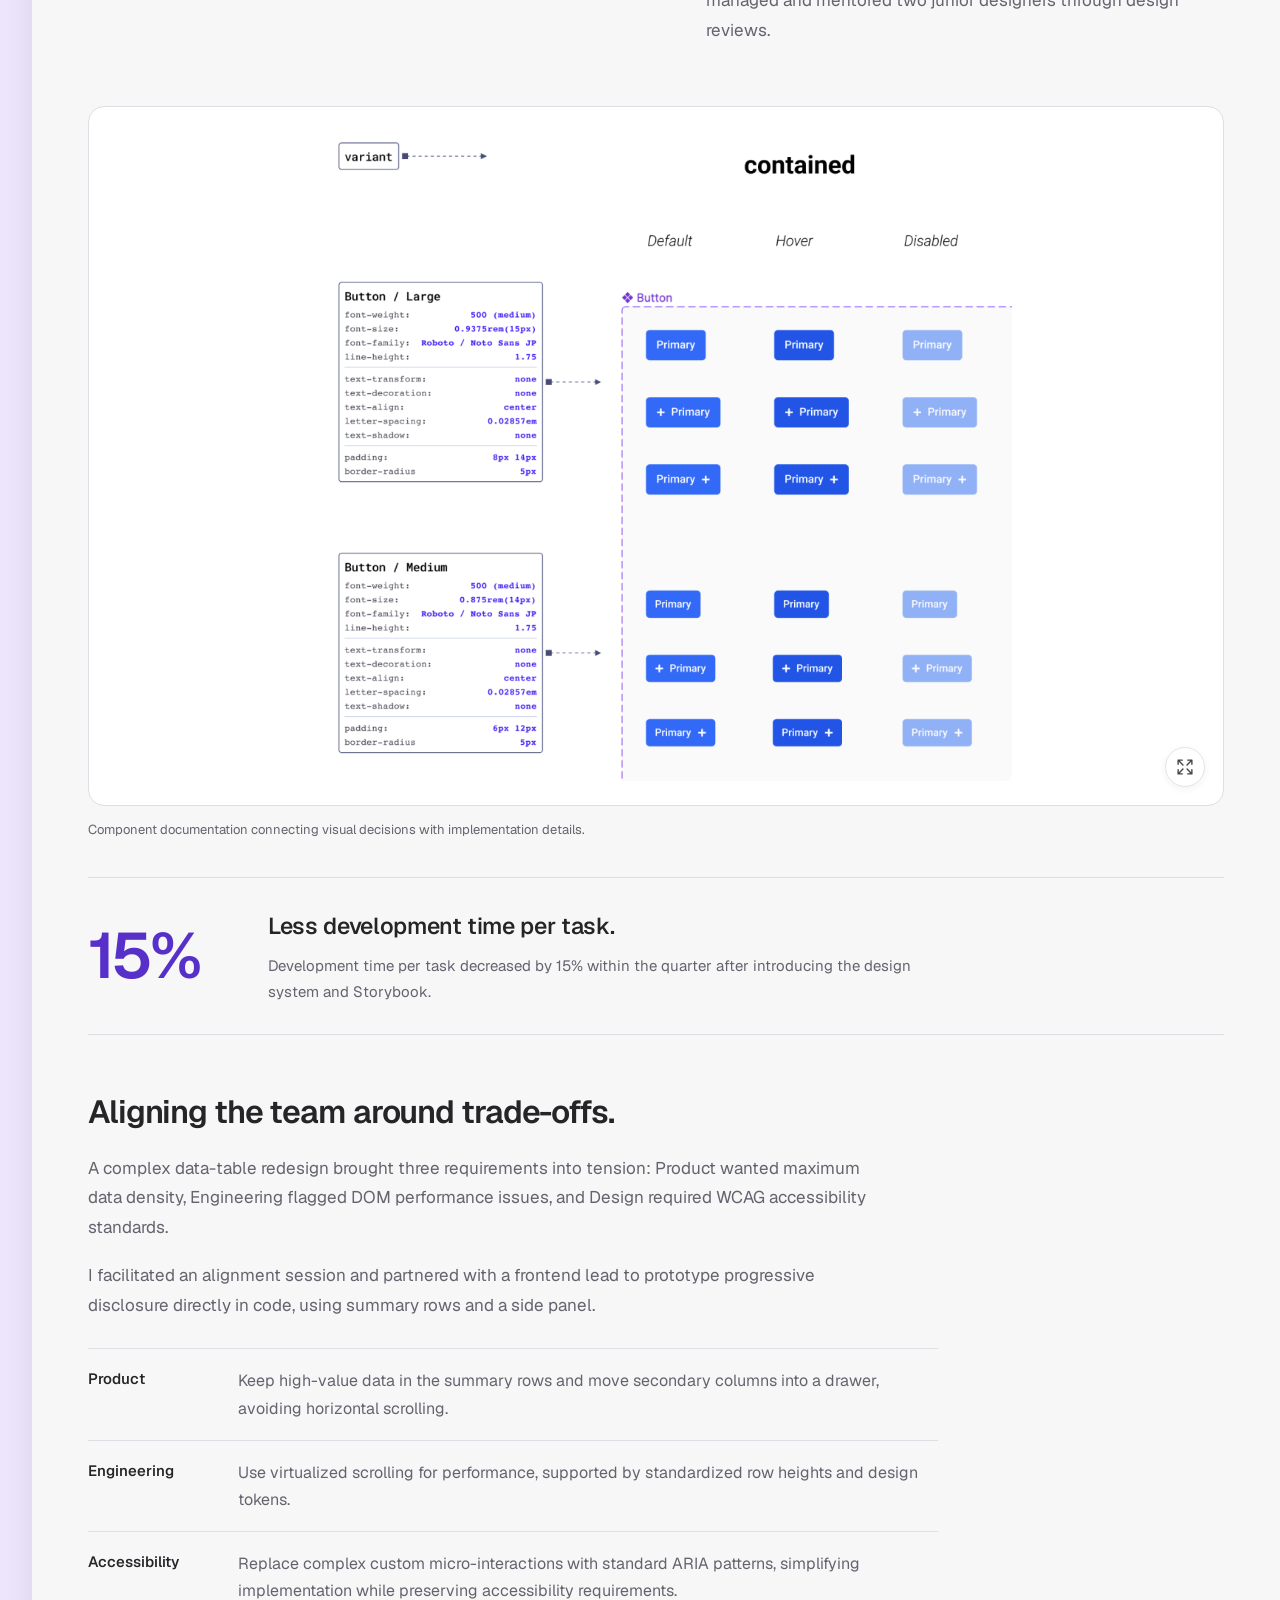
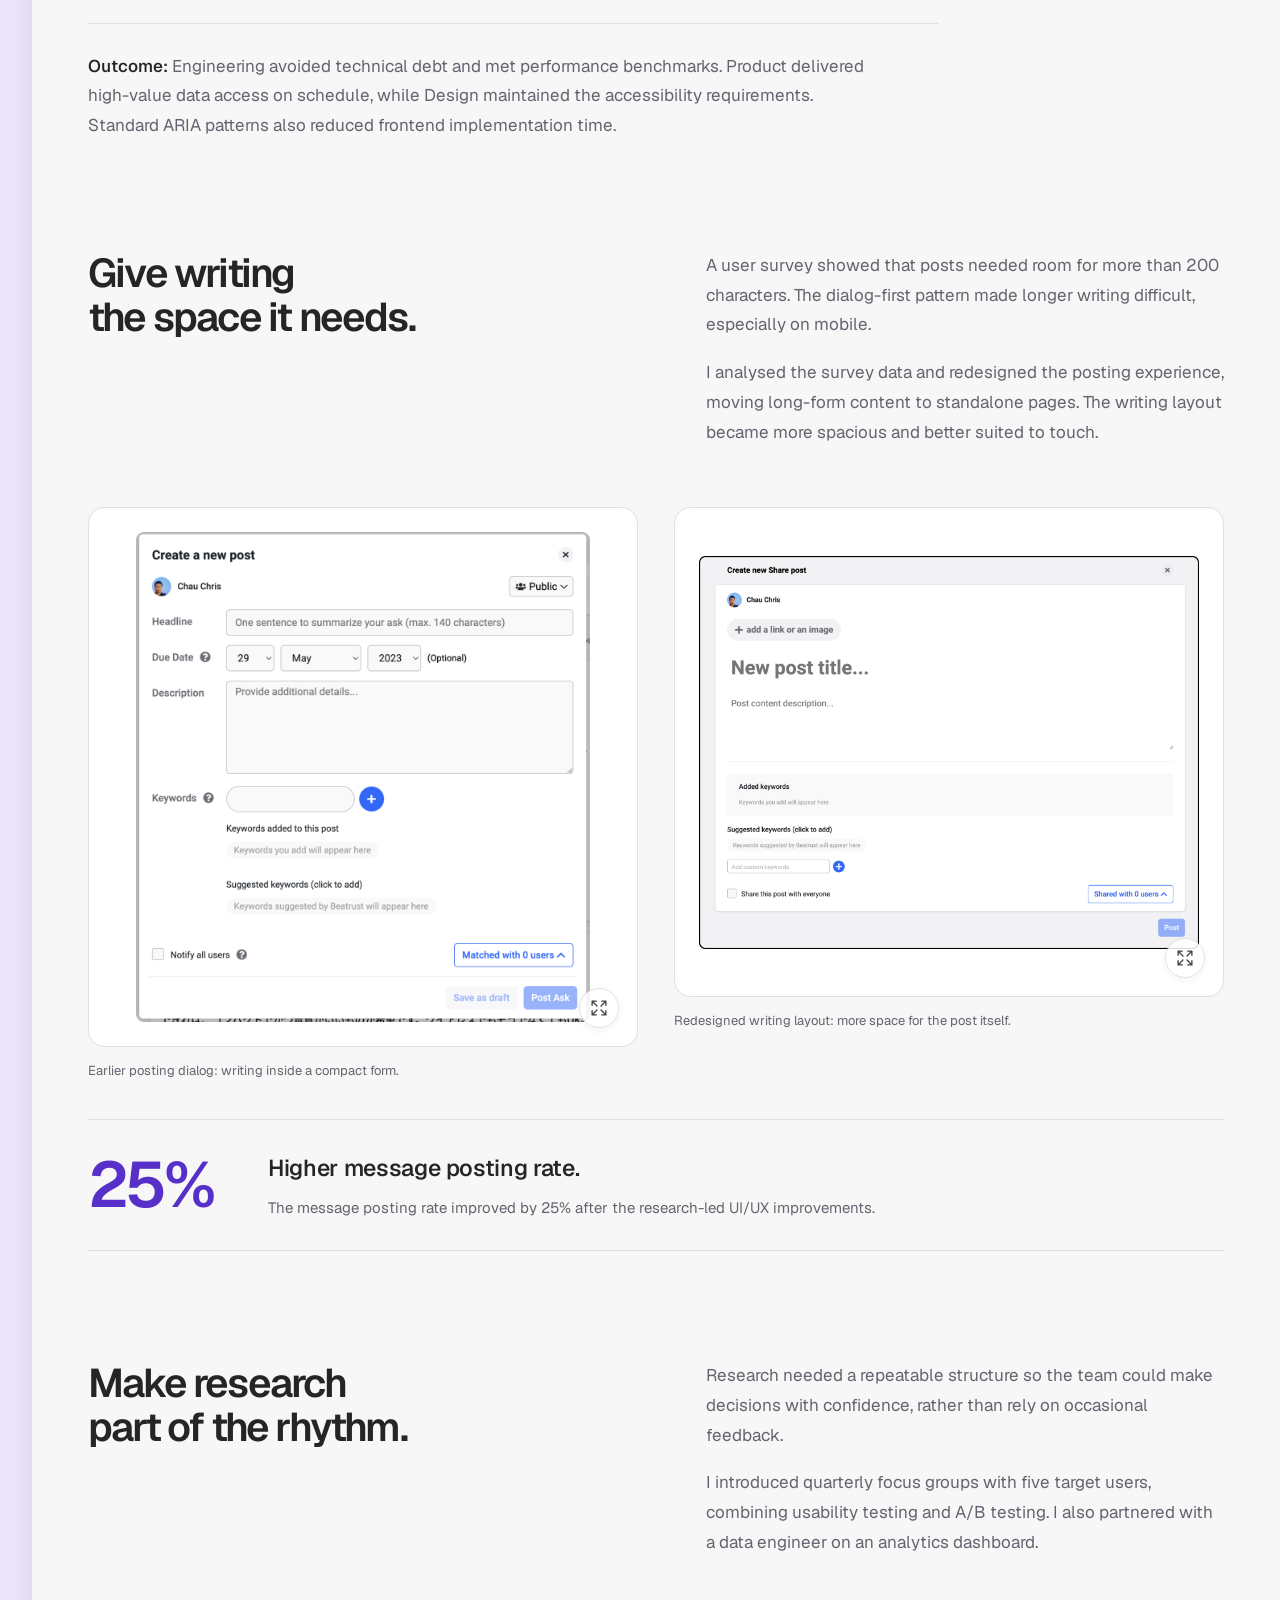
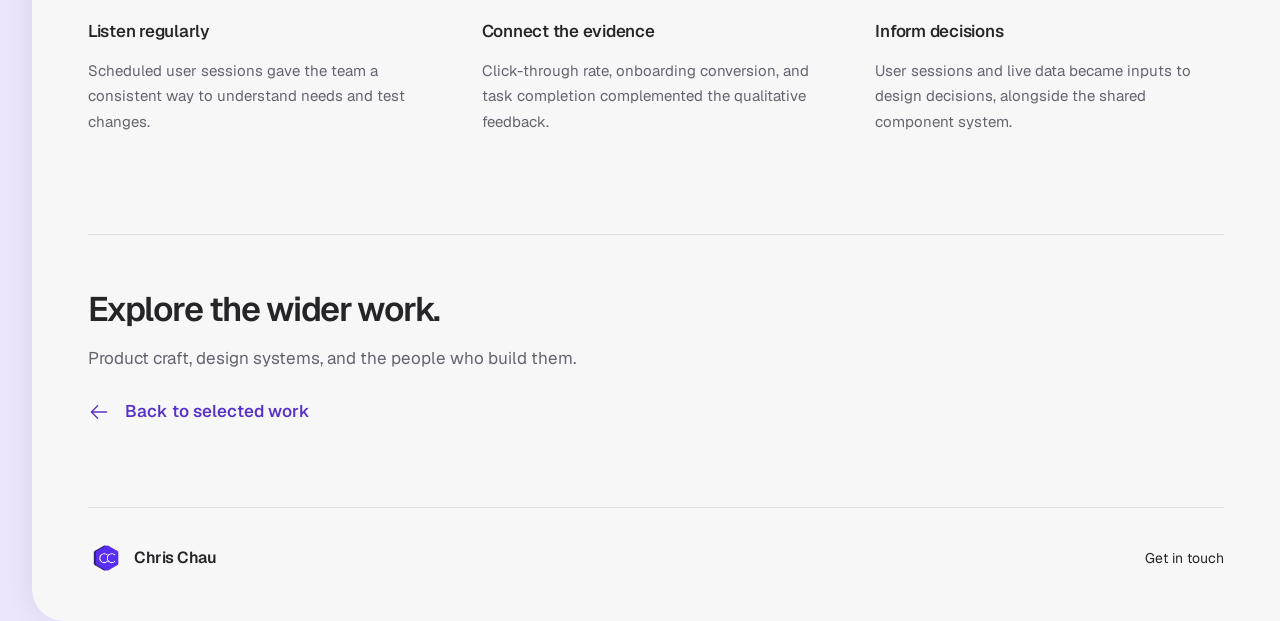
==== commit d8f674f0: "Improved animation & usability on work details pages." ====
--- a/beatrust.html
+++ b/beatrust.html
@@ -4,11 +4,12 @@
   <meta charset="utf-8"><meta name="viewport" content="width=device-width, initial-scale=1">
   <meta name="description" content="Chris Chau's Beatrust product-design case study: a shared design system, a research-led posting redesign, and collaboration across design and engineering.">
   <meta name="color-scheme" content="light dark"><title>Beatrust | Chris Chau</title>
-  <link rel="icon" href="assets/profile/chris-mark.png" type="image/png"><link rel="preload" href="assets/fonts/Geist-Variable.woff2" as="font" type="font/woff2" crossorigin><link rel="stylesheet" href="styles.css?v=beatrust-leadership-1"><script src="site.js?v=projects-3" defer></script>
+  <link rel="icon" href="assets/profile/chris-mark.png" type="image/png"><link rel="preload" href="assets/fonts/Geist-Variable.woff2" as="font" type="font/woff2" crossorigin><link rel="stylesheet" href="styles.css?v=case-surface-2"><script src="site.js?v=projects-3" defer></script>
 </head>
 <body>
   <a class="skip-link" href="#main">Skip to content</a>
-  <a class="back-rail" href="index.html#work" aria-label="Back to selected work"><span class="icon icon-arrow-left" aria-hidden="true"></span><span>Back</span></a>
+  <a class="back-rail" href="index.html#work" aria-label="Back to selected work"><span class="icon icon-arrow-left rail-arrow" aria-hidden="true"></span><span class="icon icon-x rail-close" aria-hidden="true"></span></a>
+  <div class="case-surface">
   <header class="case-header shell"><a class="back-link" href="index.html#work"><span class="icon icon-arrow-left" aria-hidden="true"></span>Back</a><div class="header-right"><a class="brand" href="index.html">Chris Chau</a><button class="theme-toggle icon-button" type="button" aria-label="Switch color theme" hidden><span class="icon icon-sun" aria-hidden="true"></span></button></div></header>
   <main id="main">
     <section class="case-hero shell" id="overview" aria-labelledby="case-heading">
@@ -52,6 +53,7 @@
     <section class="case-end shell"><h2>Explore the wider work.</h2><p>Product craft, design systems, and the people who build them.</p><a class="text-link" href="index.html#work"><span class="icon icon-arrow-left" aria-hidden="true"></span>Back to selected work</a></section>
   </main>
   <footer class="site-footer shell"><a class="brand" href="index.html"><img src="assets/profile/chris-mark.png" width="36" height="36" alt=""><span>Chris Chau</span></a><a href="index.html#resume">Get in touch</a></footer>
+  </div>
   <dialog class="image-dialog" aria-labelledby="dialog-caption"><div class="dialog-toolbar"><p id="dialog-caption"></p><button class="dialog-close icon-button" type="button" aria-label="Close expanded image"><span class="icon icon-x" aria-hidden="true"></span></button></div><div class="dialog-image-scroll"><img id="dialog-image" alt=""></div></dialog>
 </body>
 </html>
--- a/styles.css
+++ b/styles.css
@@ -99,14 +99,14 @@
 .project-role strong { color:var(--ink); font-weight:500; margin-left:9px; }
 .project-card-details .text-link { font-size:13px; margin-top:16px; gap:10px; }
 .project-card-details .icon { width:17px; height:17px; }
-.project-card:is([data-expanded=true],:has(:focus-visible)) { --fan:1; }
+.project-card:has(:focus-visible) { --fan:1; }
 @media (min-width:768px) and (hover:hover) and (pointer:fine) { .project-card:hover { --fan:1; } }
 .screen-left { transform:translate(calc(-4px - var(--fan)*24px),calc(2px - var(--fan)*56px)) rotate(calc(-6deg - var(--fan)*9deg)); }
 .screen-right { transform:translate(calc(5px + var(--fan)*23px),calc(-4px - var(--fan)*95px)) rotate(calc(5deg + var(--fan)*5deg)); }
 .screen-front { transform:translateY(calc(7px - var(--fan)*50px)) rotate(calc(var(--fan)*-2deg)); }
 .project-cover { transform:translateY(calc(var(--fan)*12px)) rotate(calc(var(--fan)*-5deg)); box-shadow:0 calc(var(--fan)*20px) calc(var(--fan)*38px) #4c337317; }
-.project-card:is([data-expanded=true],:has(:focus-visible)) .project-card-details { opacity:1; visibility:visible; transform:none; }
-.project-card:is([data-expanded=true],:has(:focus-visible)) .project-cover h3 .icon { opacity:1; transform:translate(2px,-2px); }
+.project-card:has(:focus-visible) .project-card-details { opacity:1; visibility:visible; transform:none; }
+.project-card:has(:focus-visible) .project-cover h3 .icon { opacity:1; transform:translate(2px,-2px); }
 @media (min-width:768px) and (hover:hover) and (pointer:fine) {
   .project-card:hover .project-card-details { opacity:1; visibility:visible; transform:none; }
   .project-card:hover .project-cover h3 .icon { opacity:1; transform:translate(2px,-2px); }
@@ -237,11 +237,11 @@
 .case-end { margin-top:100px; padding-block:56px 76px; border-top:1px solid var(--line); }
 .case-end h2 { font-size:34px; margin-bottom:16px; }
 .case-end p { margin-bottom:26px; font-size:17px; }
-.back-rail { position:fixed; inset:0 auto 0 0; width:38px; z-index:20; display:flex; align-items:center; justify-content:center; flex-direction:column; gap:10px; color:var(--accent); background:transparent; transition:background .25s; cursor:w-resize; }
-.back-rail .icon { width:19px; height:19px; opacity:0; transform:translateX(8px); transition:opacity .25s,transform .25s; }
-.back-rail>span:last-child { font-size:10px; opacity:0; }
-.back-rail:hover,.back-rail:focus-visible { background:var(--stage); }
-.back-rail:hover .icon,.back-rail:hover>span:last-child,.back-rail:focus-visible .icon,.back-rail:focus-visible>span:last-child { opacity:1; transform:none; }
+.back-rail { position:fixed; inset:0 auto 0 0; width:32px; z-index:20; display:grid; place-content:center; color:var(--accent); background:var(--stage); transition:color .25s; cursor:pointer; }
+.back-rail .icon { grid-area:1 / 1; width:19px; height:19px; transition:opacity .25s,transform .25s var(--ease); }
+.back-rail .rail-close { opacity:0; transform:rotate(-90deg) scale(.6); }
+.back-rail:hover .rail-arrow,.back-rail:focus-visible .rail-arrow { opacity:0; transform:rotate(90deg) scale(.6); }
+.back-rail:hover .rail-close,.back-rail:focus-visible .rail-close { opacity:1; transform:none; }
 .image-dialog { width:min(96vw,1540px); max-width:none; height:min(94dvh,1300px); max-height:94dvh; border:1px solid var(--line); padding:0; border-radius:var(--radius); background:var(--bg); color:var(--ink); }
 .image-dialog::backdrop { background:#16141de0; backdrop-filter:blur(5px); }
 .dialog-toolbar { display:flex; align-items:center; justify-content:space-between; gap:18px; padding:16px 24px; border-bottom:1px solid var(--line); height:74px; }
@@ -268,15 +268,23 @@
 @keyframes return-home { from { opacity:0; transform:translateX(-4%); } to { opacity:1; transform:none; } }
 @media (max-width:1100px) {
   .resume-section { gap:60px; }
-  .shell { width:calc(100% - 80px); } .hero { grid-template-columns:minmax(0,1fr) 250px; gap:30px; min-height:475px; } .hero h1 { font-size:clamp(30px,3.8vw,42px); } .hero-copy p { font-size:17px; } .badge-scene { width:250px; height:390px; } .badge-assembly { width:240px; padding-top:60px; } .badge-photo { height:200px; } .badge-photo .hero-character { width:200px; height:200px; } .badge-info .badge-name { font-size:22px; } .badge-info .badge-role { font-size:11px; } .badge-bottom { font-size:11px; } .about-section,.case-editorial { gap:60px; } .back-rail { width:26px; } .case-editorial h2 { font-size:34px; } .project-gallery { grid-template-columns:repeat(2,minmax(0,1fr)); gap:60px; } .project-card { max-width:350px; }
+  .shell { width:calc(100% - 80px); } .hero { grid-template-columns:minmax(0,1fr) 250px; gap:30px; min-height:475px; } .hero h1 { font-size:clamp(30px,3.8vw,42px); } .hero-copy p { font-size:17px; } .badge-scene { width:250px; height:390px; } .badge-assembly { width:240px; padding-top:60px; } .badge-photo { height:200px; } .badge-photo .hero-character { width:200px; height:200px; } .badge-info .badge-name { font-size:22px; } .badge-info .badge-role { font-size:11px; } .badge-bottom { font-size:11px; } .about-section,.case-editorial { gap:60px; } .case-editorial h2 { font-size:34px; } .project-gallery { grid-template-columns:repeat(2,minmax(0,1fr)); gap:60px; } .project-card { max-width:350px; }
+}
+/* Desktop case studies sit above a persistent 32px return gutter.
+   The surface has no overflow clipping, so chapter navigation stays sticky. */
+@media (min-width:768px) {
+  html[data-page=case] body { background:var(--stage); }
+  .case-surface { margin-left:32px; min-height:100dvh; background:var(--bg); border-radius:32px 0 0 32px; box-shadow:-8px 0 24px #16141d0d; }
+  .back-rail:hover,.back-rail:focus-visible { color:var(--ink); background:var(--stage); }
+  .back-rail:focus-visible { outline-offset:-3px; }
 }
 @media (max-width:767px) {
   .alignment-story { margin-top:40px; } .alignment-story h3 { font-size:27px; margin-bottom:20px; } .alignment-story>p { font-size:16px; } .alignment-decisions { margin-block:24px; } .alignment-decisions>div { grid-template-columns:1fr; gap:7px; padding-block:17px; } .alignment-decisions dd { font-size:15px; }
   .visual-style-work { margin-top:45px; padding-top:38px; } .visual-style-intro h3 { font-size:27px; } .visual-style-intro p { font-size:16px; } .foundation-decisions { grid-template-columns:1fr; gap:19px; margin-bottom:26px; } .foundation-decisions dd { font-size:14px; } .palette-heading { margin-top:35px; } .palette-heading h4 { font-size:20px; } .palette-directions { grid-template-columns:1fr; gap:32px; } .palette-swatches { height:54px; }
   body { font-size:16px; } .shell { width:calc(100% - 40px); } .site-header,.case-header { height:80px; } .brand { font-size:17px; gap:6px; } .brand img { width:34px; height:34px; } .site-header nav { gap:18px; } .site-header nav a { font-size:13px; } .site-header nav .theme-toggle { display:none!important; }
   .hero { display:flex; flex-direction:column; align-items:stretch; min-height:0; padding-block:24px 42px; gap:20px; } .hero h1 { font-size:clamp(29px,5.25vw,40px); line-height:1.15; } .hero-copy p { margin-top:20px; font-size:16px; max-width:430px; } .hero-role .icon { width:17px; height:17px; vertical-align:-2px; margin-right:4px; } .hero-team::after { height:3px; } .badge-scene { align-self:center; width:250px; height:355px; } .badge-assembly { width:230px; padding-top:50px; transform:rotate(4deg); } .badge-ribbon { height:36px; } .badge-clip { top:30px; height:35px; } .badge-photo { height:180px; } .badge-photo .hero-character { width:180px; height:180px; } .badge-info .badge-name { font-size:21px; } .badge-info .badge-role { font-size:11px; } .badge-bottom { margin-top:10px; } .badge-connect { font-size:12px; }
-  .work-section { padding-top:12px; } .section-label { font-size:11px; margin-bottom:14px; } .project-gallery { grid-template-columns:1fr; gap:45px; margin-top:30px; } .project-card { width:100%; max-width:350px; margin-inline:auto; } .project-folder { height:315px; } .project-screen { width:calc(100% - 34px); left:17px; height:175px; top:74px; } .project-cover { inset:164px 9px 0; padding-inline:23px; } .project-card-details { opacity:1; visibility:visible; transform:none; padding:20px 32px 0; } .project-cover h3 .icon { opacity:1; } .project-peek::after { content:'Tap to preview'; position:absolute; left:26px; top:18px; color:var(--muted); font-size:12px; } .project-card[data-expanded=true] .project-peek::after { content:'Tap to close'; }
-  .project-card .screen-left { transform:translate(calc(-4px - var(--fan)*12px),calc(2px - var(--fan)*30px)) rotate(calc(-6deg - var(--fan)*5deg)); } .project-card .screen-right { transform:translate(calc(5px + var(--fan)*12px),calc(-4px - var(--fan)*43px)) rotate(calc(5deg + var(--fan)*3deg)); } .project-card .screen-front { transform:translateY(calc(7px - var(--fan)*24px)) rotate(calc(var(--fan)*-2deg)); } .project-card[data-expanded=true] .project-peek::after { opacity:0; } .project-card-details { padding-top:35px; }
+  .work-section { padding-top:12px; } .section-label { font-size:11px; margin-bottom:14px; } .project-gallery { grid-template-columns:1fr; gap:45px; margin-top:30px; } .project-card { width:100%; max-width:350px; margin-inline:auto; } .project-folder { height:315px; } .project-screen { width:calc(100% - 34px); left:17px; height:175px; top:74px; } .project-cover { inset:164px 9px 0; padding-inline:23px; } .project-card-details { opacity:1; visibility:visible; transform:none; padding:20px 32px 0; } .project-cover h3 .icon { opacity:1; }
+  .project-card .screen-left { transform:translate(calc(-4px - var(--fan)*12px),calc(2px - var(--fan)*30px)) rotate(calc(-6deg - var(--fan)*5deg)); } .project-card .screen-right { transform:translate(calc(5px + var(--fan)*12px),calc(-4px - var(--fan)*43px)) rotate(calc(5deg + var(--fan)*3deg)); } .project-card .screen-front { transform:translateY(calc(7px - var(--fan)*24px)) rotate(calc(var(--fan)*-2deg)); } .project-card-details { padding-top:35px; }
   .about-section { grid-template-columns:1fr; gap:48px; padding-top:80px; } .about-copy h2 { font-size:36px; } .about-copy p:not(.section-label) { font-size:16px; } .career-list { gap:22px; } .career-list li { grid-template-columns:100px 1fr; gap:12px; } .career-year { font-size:11px; } .career-list h4 { font-size:16px; } .career-list p { font-size:13px; } .outcome { margin-top:30px; } .outcome-value { font-size:54px; }
   .resume-section { grid-template-columns:1fr; gap:42px; padding-block:75px 65px; } .resume-section h2 { font-size:32px; margin-bottom:23px; } .letter-body p { font-size:16px; line-height:1.75; } .letter-body p+p { margin-top:20px; } .resume-contact { padding-top:0; } .resume-contact h3 { font-size:22px; } .resume-contact>p { max-width:430px; } .contact-methods { margin-top:22px; } .site-footer { flex-direction:column; align-items:flex-start; gap:24px; padding-block:30px; } .site-footer>div { gap:20px; flex-wrap:wrap; } .site-footer a:not(.brand) { font-size:13px; }
   .header-right { gap:17px; } .case-header .brand { font-size:15px; } .case-header .icon-button { width:32px; height:32px; } .back-link { font-size:13px; gap:8px; } .case-hero { padding-top:25px; padding-bottom:14px; } .case-name { font-size:14px; margin-bottom:14px; } .case-hero h1 { font-size:clamp(32px,7.4vw,48px); line-height:1.13; } .case-summary { font-size:17px; margin-top:19px; } .case-facts { grid-template-columns:1fr; gap:19px; margin-top:30px; } .case-facts>div { border:0; padding:0; } .case-facts dt { font-size:12px; margin-bottom:3px; } .case-facts dd { font-size:14px; } .case-facts dd br { display:none; }
